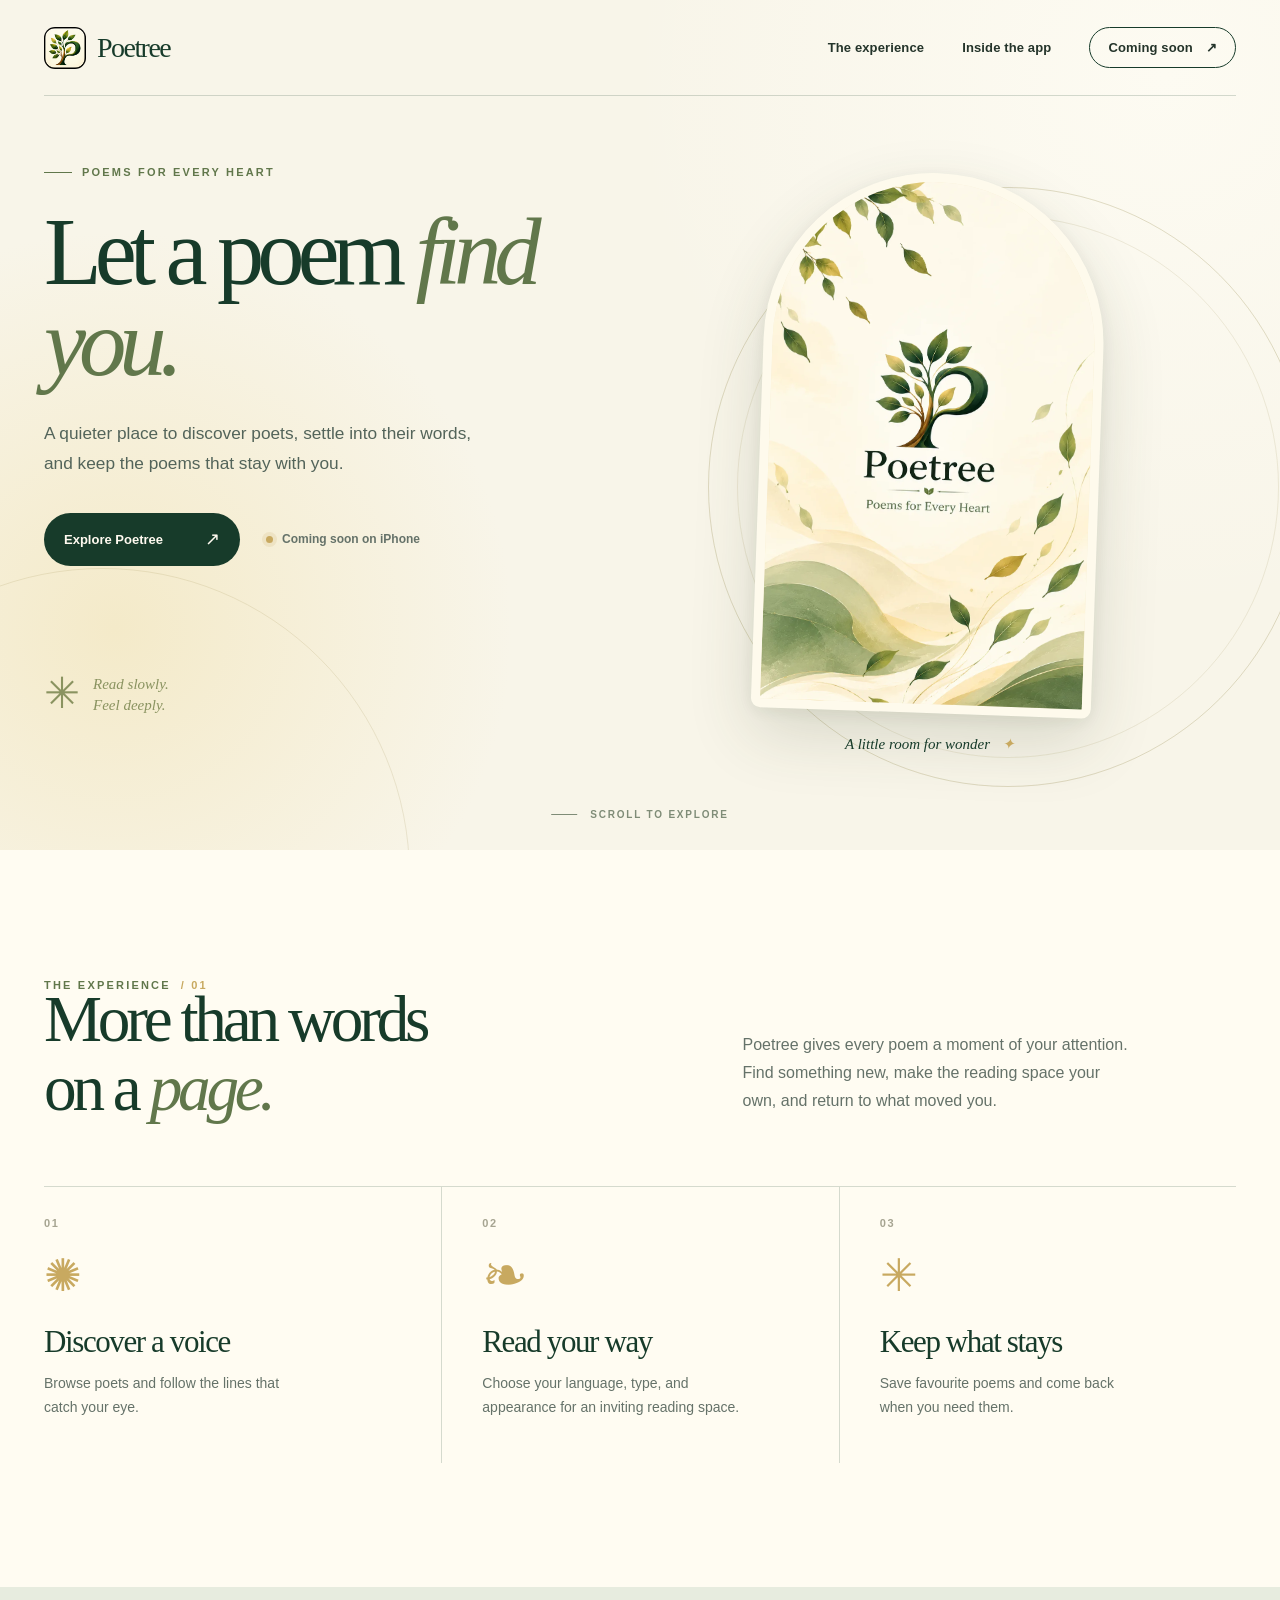
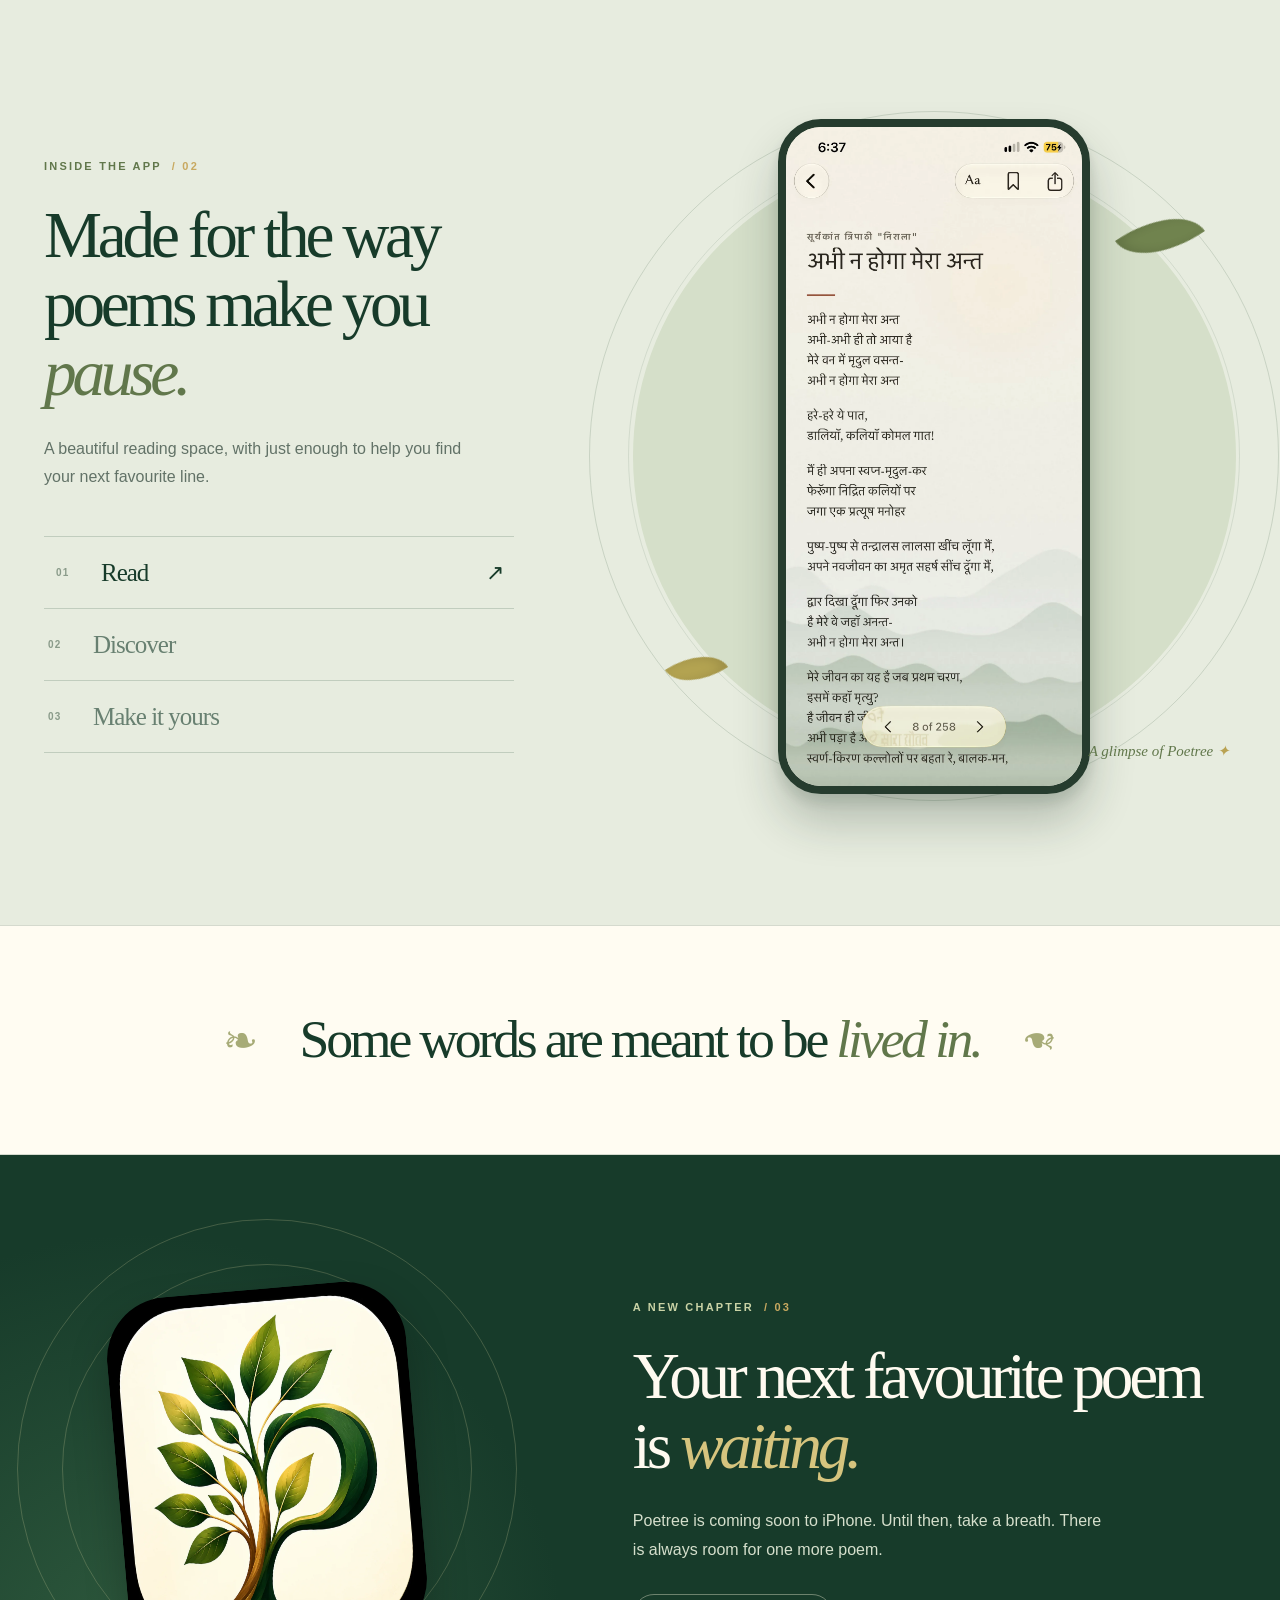
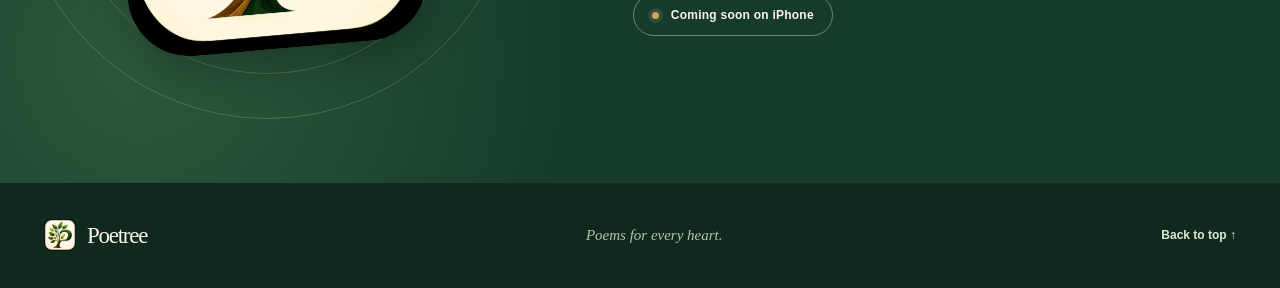
==== index.html @ fbb5d761 "Add Poetree static website" ====
<!doctype html>
<html lang="en">
  <head>
    <meta charset="utf-8">
    <meta name="viewport" content="width=device-width, initial-scale=1">
    <meta name="theme-color" content="#f8f5e9">
    <meta name="description" content="Poetree is a quiet home for poems. Discover poets, read in a space that feels like yours, and save the words you love.">
    <title>Poetree — Poems for Every Heart</title>
    <link rel="icon" type="image/png" href="assets/favicon.png">
    <link rel="preload" as="image" href="assets/poetree-art.webp">
    <link rel="stylesheet" href="styles.css">
    <script src="script.js" defer></script>
  </head>
  <body>
    <a class="skip-link" href="#main">Skip to content</a>

    <header class="site-header">
      <div class="shell header-inner">
        <a class="brand" href="#top" aria-label="Poetree, back to top">
          <img src="assets/poetree-icon.webp" width="42" height="42" alt="">
          <span>Poetree</span>
        </a>
        <nav class="site-nav" aria-label="Main navigation">
          <a href="#experience">The experience</a>
          <a href="#inside-the-app">Inside the app</a>
          <a class="nav-cta" href="#coming-soon">Coming soon <span aria-hidden="true">↗</span></a>
        </nav>
      </div>
    </header>

    <main id="main">
      <section class="hero" id="top" aria-labelledby="hero-title">
        <div class="shell hero-grid">
          <div class="hero-copy">
            <p class="eyebrow"><span class="eyebrow-line"></span> Poems for every heart</p>
            <h1 id="hero-title">Let a poem <em>find you.</em></h1>
            <p class="hero-description">A quieter place to discover poets, settle into their words, and keep the poems that stay with you.</p>
            <div class="hero-actions">
              <a class="button button-primary" href="#inside-the-app">Explore Poetree <span aria-hidden="true">↗</span></a>
              <span class="availability"><span class="availability-dot"></span> Coming soon on iPhone</span>
            </div>
            <div class="hero-note" aria-hidden="true"><span class="note-star">✳</span><span>Read slowly.<br>Feel deeply.</span></div>
          </div>
          <div class="hero-visual">
            <div class="hero-halo" aria-hidden="true"></div>
            <figure class="art-frame">
              <img src="assets/poetree-art.webp" width="941" height="1672" alt="Poetree botanical artwork, with a tree-shaped letter P among green and golden leaves">
            </figure>
            <span class="visual-caption">A little room for wonder <span aria-hidden="true">✦</span></span>
          </div>
        </div>
        <a class="scroll-cue" href="#experience" aria-label="Scroll to the Poetree experience"><span></span> Scroll to explore</a>
      </section>

      <section class="intro section-pad" id="experience" aria-labelledby="intro-title">
        <div class="shell">
          <div class="section-heading intro-heading" data-reveal>
            <p class="eyebrow">The experience <span class="eyebrow-number">/ 01</span></p>
            <h2 id="intro-title">More than words<br>on a <em>page.</em></h2>
            <p>Poetree gives every poem a moment of your attention. Find something new, make the reading space your own, and return to what moved you.</p>
          </div>
          <div class="feature-grid">
            <article class="feature" data-reveal>
              <span class="feature-number">01</span>
              <div class="feature-symbol" aria-hidden="true">✺</div>
              <h3>Discover a voice</h3>
              <p>Browse poets and follow the lines that catch your eye.</p>
            </article>
            <article class="feature" data-reveal>
              <span class="feature-number">02</span>
              <div class="feature-symbol feature-symbol-leaf" aria-hidden="true">❧</div>
              <h3>Read your way</h3>
              <p>Choose your language, type, and appearance for an inviting reading space.</p>
            </article>
            <article class="feature" data-reveal>
              <span class="feature-number">03</span>
              <div class="feature-symbol" aria-hidden="true">✳</div>
              <h3>Keep what stays</h3>
              <p>Save favourite poems and come back when you need them.</p>
            </article>
          </div>
        </div>
      </section>

      <section class="app-section section-pad" id="inside-the-app" aria-labelledby="app-title">
        <div class="shell app-grid">
          <div class="app-copy" data-reveal>
            <p class="eyebrow">Inside the app <span class="eyebrow-number">/ 02</span></p>
            <h2 id="app-title">Made for the way poems make you <em>pause.</em></h2>
            <p class="app-lede">A beautiful reading space, with just enough to help you find your next favourite line.</p>
            <div class="screen-tabs" role="tablist" aria-label="App screen previews">
              <button class="screen-tab is-active" type="button" role="tab" id="tab-read" aria-controls="panel-read" aria-selected="true" tabindex="0" data-screen="read">
                <span class="tab-index">01</span><span>Read</span><span class="tab-arrow" aria-hidden="true">↗</span>
              </button>
              <button class="screen-tab" type="button" role="tab" id="tab-discover" aria-controls="panel-discover" aria-selected="false" tabindex="-1" data-screen="discover">
                <span class="tab-index">02</span><span>Discover</span><span class="tab-arrow" aria-hidden="true">↗</span>
              </button>
              <button class="screen-tab" type="button" role="tab" id="tab-personalise" aria-controls="panel-personalise" aria-selected="false" tabindex="-1" data-screen="personalise">
                <span class="tab-index">03</span><span>Make it yours</span><span class="tab-arrow" aria-hidden="true">↗</span>
              </button>
            </div>
          </div>
          <div class="preview-stage" data-reveal>
            <div class="preview-orbit" aria-hidden="true"></div>
            <div class="preview-leaf preview-leaf-one" aria-hidden="true"></div>
            <div class="preview-leaf preview-leaf-two" aria-hidden="true"></div>
            <div class="phone" id="panel-read" role="tabpanel" aria-labelledby="tab-read">
              <img src="assets/reader-hindi.webp" width="1170" height="2532" alt="Poetree's warm, light poem reader showing a Hindi poem" loading="lazy">
            </div>
            <div class="phone" id="panel-discover" role="tabpanel" aria-labelledby="tab-discover" hidden>
              <img src="assets/poet-list-dark.webp" width="1170" height="2532" alt="Poetree's dark poet page listing poems by Emily Brontë" loading="lazy">
            </div>
            <div class="phone" id="panel-personalise" role="tabpanel" aria-labelledby="tab-personalise" hidden>
              <img src="assets/appearance-dark.webp" width="1170" height="2532" alt="Poetree appearance settings showing light and dark reading backgrounds" loading="lazy">
            </div>
            <span class="preview-caption">A glimpse of Poetree <span aria-hidden="true">✦</span></span>
          </div>
        </div>
      </section>

      <section class="quote-section" aria-label="A thought about poetry">
        <div class="shell quote-inner" data-reveal>
          <span class="quote-flourish" aria-hidden="true">❧</span>
          <p>Some words are meant to be <em>lived in.</em></p>
          <span class="quote-flourish" aria-hidden="true">❧</span>
        </div>
      </section>

      <section class="closing section-pad" id="coming-soon" aria-labelledby="closing-title">
        <div class="shell closing-grid">
          <div class="closing-mark" aria-hidden="true"><img src="assets/poetree-icon.webp" width="360" height="360" alt="" loading="lazy"></div>
          <div class="closing-copy" data-reveal>
            <p class="eyebrow">A new chapter <span class="eyebrow-number">/ 03</span></p>
            <h2 id="closing-title">Your next favourite poem is <em>waiting.</em></h2>
            <p>Poetree is coming soon to iPhone. Until then, take a breath. There is always room for one more poem.</p>
            <div class="coming-soon-badge"><span class="availability-dot"></span> Coming soon on iPhone</div>
          </div>
        </div>
      </section>
    </main>

    <footer class="site-footer">
      <div class="shell footer-inner">
        <a class="brand footer-brand" href="#top" aria-label="Poetree, back to top"><img src="assets/poetree-icon.webp" width="32" height="32" alt=""><span>Poetree</span></a>
        <p>Poems for every heart.</p>
        <a href="#top">Back to top ↑</a>
      </div>
    </footer>
  </body>
</html>
---- styles.css ----
:root {
  --cream: #f8f5e9;
  --paper: #fffcf2;
  --forest: #173b2a;
  --deep: #102b20;
  --leaf: #61774b;
  --olive: #8a9360;
  --gold: #c8a960;
  --ink: #24342a;
  --muted: #657269;
  --line: rgba(26, 63, 43, .18);
  --serif: Georgia, 'Times New Roman', serif;
  --sans: 'Avenir Next', Avenir, 'Helvetica Neue', sans-serif;
}

*, *::before, *::after { box-sizing: border-box; }
html { scroll-behavior: smooth; }
body { margin: 0; background: var(--cream); color: var(--ink); font-family: var(--sans); -webkit-font-smoothing: antialiased; }
body::selection { background: #d5dea9; color: var(--deep); }
img { display: block; max-width: 100%; }
a { color: inherit; }
button { font: inherit; }
[hidden] { display: none !important; }
:focus-visible { outline: 3px solid var(--gold); outline-offset: 4px; }
.shell { width: min(100% - 88px, 1280px); margin-inline: auto; }
.section-pad { padding-block: 124px; }
.skip-link { position: fixed; z-index: 100; top: 10px; left: 10px; padding: 12px 18px; background: var(--deep); color: white; transform: translateY(-160%); }
.skip-link:focus { transform: translateY(0); }

.site-header { position: absolute; z-index: 10; top: 0; left: 0; right: 0; }
.header-inner { display: flex; align-items: center; justify-content: space-between; min-height: 96px; border-bottom: 1px solid var(--line); }
.brand { display: inline-flex; align-items: center; gap: 11px; text-decoration: none; font-family: var(--serif); font-size: 28px; line-height: 1; letter-spacing: -.055em; color: var(--forest); }
.brand img { border-radius: 11px; }
.site-nav { display: flex; align-items: center; gap: 38px; }
.site-nav a { text-decoration: none; font-size: 13px; font-weight: 600; letter-spacing: .01em; transition: color .2s ease; }
.site-nav a:hover { color: var(--leaf); }
.site-nav .nav-cta { display: inline-flex; align-items: center; gap: 13px; border: 1px solid var(--forest); border-radius: 100px; padding: 12px 18px; }
.site-nav .nav-cta:hover { color: var(--cream); background: var(--forest); }

.hero { position: relative; overflow: hidden; min-height: min(850px, 100svh); padding-top: 96px; background: radial-gradient(circle at 9% 74%, #f4eac9 0, transparent 30%), radial-gradient(circle at 91% 9%, #fdfbf2 0, transparent 38%), var(--cream); }
.hero::before { content: ''; position: absolute; left: -16vw; bottom: -26vw; width: 48vw; aspect-ratio: 1; border-radius: 50%; border: 1px solid rgba(162, 147, 86, .18); pointer-events: none; }
.hero-grid { display: grid; grid-template-columns: minmax(0, .93fr) minmax(0, 1.07fr); align-items: center; gap: 4%; min-height: 700px; }
.hero-copy { position: relative; z-index: 2; padding-block: 70px 115px; animation: rise-in .8s both; }
.eyebrow { display: flex; align-items: center; gap: 10px; margin: 0 0 28px; color: var(--leaf); font-size: 11px; font-weight: 700; line-height: 1.2; letter-spacing: .2em; text-transform: uppercase; }
.eyebrow-line { width: 28px; height: 1px; background: var(--leaf); }
.eyebrow-number { color: var(--gold); }
h1, h2, h3, p { margin-top: 0; }
h1, h2, h3 { font-family: var(--serif); font-weight: 400; }
h1 { max-width: 650px; margin-bottom: 29px; color: var(--forest); font-size: clamp(76px, 7.4vw, 118px); line-height: .96; letter-spacing: -.075em; }
h1 em, h2 em, .quote-inner em { color: var(--leaf); font-weight: 400; }
.hero-description { max-width: 450px; margin-bottom: 34px; color: #53645a; font-size: clamp(16px, 1.35vw, 18px); line-height: 1.75; }
.hero-actions { display: flex; align-items: center; gap: 26px; flex-wrap: wrap; }
.button { display: inline-flex; align-items: center; justify-content: space-between; gap: 42px; min-height: 53px; padding: 0 20px; border-radius: 100px; text-decoration: none; font-size: 13px; font-weight: 700; transition: background .25s ease, transform .25s ease, box-shadow .25s ease; }
.button:hover { transform: translateY(-3px); box-shadow: 0 12px 24px rgba(23, 59, 42, .14); }
.button-primary { background: var(--forest); color: #fffaf0; }
.button-primary:hover { background: #2d5436; }
.button span { font-size: 18px; font-weight: 400; }
.availability { display: inline-flex; align-items: center; gap: 9px; color: var(--muted); font-size: 12px; font-weight: 600; }
.availability-dot { width: 7px; height: 7px; flex: none; border-radius: 50%; background: var(--gold); box-shadow: 0 0 0 4px rgba(200, 169, 96, .16); }
.hero-note { display: flex; align-items: center; gap: 13px; margin-top: 108px; color: var(--olive); font-family: var(--serif); font-size: 15px; font-style: italic; line-height: 1.4; }
.note-star { font-size: 43px; line-height: .8; font-style: normal; font-weight: 400; }
.hero-visual { position: relative; display: flex; flex-direction: column; align-items: center; justify-content: center; min-height: 700px; animation: rise-in 1s .16s both; }
.hero-halo { position: absolute; width: 600px; height: 600px; max-width: 105%; border: 1px solid rgba(151, 142, 79, .28); border-radius: 50%; transform: translate(13%, 4%); }
.hero-halo::after { content: ''; position: absolute; inset: 28px; border: 1px solid rgba(151, 142, 79, .15); border-radius: 50%; }
.art-frame { position: relative; flex: none; width: min(340px, 80%); aspect-ratio: 17 / 27; margin: 0; overflow: hidden; border: 9px solid rgba(255, 253, 241, .84); border-radius: 235px 235px 13px 13px; background: #f8efd5; box-shadow: 0 25px 65px rgba(55, 67, 36, .16), 0 4px 18px rgba(55, 67, 36, .07); transform: rotate(2deg); }
.art-frame img { width: 100%; height: auto; transition: transform .8s ease; }
.art-frame:hover img { transform: scale(1.045); }
.visual-caption { position: relative; margin-top: 22px; color: var(--forest); font-family: var(--serif); font-size: 15px; font-style: italic; }
.visual-caption span { margin-left: 8px; color: var(--gold); }
.scroll-cue { position: absolute; bottom: 30px; left: 50%; display: flex; align-items: center; gap: 13px; transform: translateX(-50%); color: #7f8c77; text-decoration: none; text-transform: uppercase; letter-spacing: .18em; font-size: 10px; font-weight: 700; white-space: nowrap; }
.scroll-cue span { width: 26px; height: 1px; background: currentColor; }

.intro { background: var(--paper); }
.intro-heading { display: grid; grid-template-columns: 1.1fr .9fr; gap: 8%; align-items: end; margin-bottom: 74px; }
.intro-heading .eyebrow { grid-column: 1 / -1; margin-bottom: -18px; }
.section-heading h2, .app-copy h2, .closing h2 { margin-bottom: 0; color: var(--forest); font-size: clamp(50px, 5.1vw, 78px); line-height: 1.06; letter-spacing: -.065em; }
.intro-heading > p:last-child { max-width: 390px; margin-bottom: 8px; color: var(--muted); font-size: 16px; line-height: 1.75; }
.feature-grid { display: grid; grid-template-columns: repeat(3, 1fr); border-top: 1px solid var(--line); }
.feature { position: relative; min-height: 276px; padding: 26px 40px 5px 0; }
.feature + .feature { border-left: 1px solid var(--line); padding-left: 40px; }
.feature-number { color: #a6a491; font-size: 11px; font-weight: 700; letter-spacing: .15em; }
.feature-symbol { display: block; height: 70px; margin-top: 23px; color: var(--gold); font-family: var(--serif); font-size: 45px; line-height: 1; }
.feature-symbol-leaf { font-size: 55px; line-height: .8; }
.feature h3 { margin-bottom: 12px; color: var(--forest); font-size: 31px; letter-spacing: -.045em; }
.feature p { max-width: 270px; margin-bottom: 0; color: var(--muted); font-size: 14px; line-height: 1.7; }

.app-section { overflow: hidden; background: #e7ecdf; }
.app-grid { display: grid; grid-template-columns: minmax(0, .9fr) minmax(0, 1.1fr); align-items: center; gap: 8%; }
.app-copy { padding-block: 40px; }
.app-copy h2 { max-width: 600px; }
.app-lede { max-width: 440px; margin: 27px 0 45px; color: #627267; font-size: 16px; line-height: 1.75; }
.screen-tabs { max-width: 470px; border-top: 1px solid var(--line); }
.screen-tab { display: grid; grid-template-columns: 45px 1fr 24px; align-items: center; width: 100%; min-height: 72px; padding: 0 4px; border: 0; border-bottom: 1px solid var(--line); background: transparent; color: #688071; text-align: left; cursor: pointer; transition: color .25s ease, padding .25s ease; }
.screen-tab:hover, .screen-tab.is-active { color: var(--forest); padding-left: 12px; }
.screen-tab > span:nth-child(2) { font-family: var(--serif); font-size: 25px; letter-spacing: -.04em; }
.tab-index { align-self: center; color: #8a9b8a; font-size: 10px; font-weight: 700; letter-spacing: .12em; }
.tab-arrow { font-size: 22px; font-weight: 300; opacity: 0; transform: translate(-4px, 4px); transition: opacity .25s ease, transform .25s ease; }
.screen-tab:hover .tab-arrow, .screen-tab.is-active .tab-arrow { opacity: 1; transform: translate(0, 0); }
.preview-stage { position: relative; display: grid; place-items: center; min-height: 690px; }
.preview-stage::before { content: ''; position: absolute; width: 610px; max-width: 100%; aspect-ratio: 1; border-radius: 50%; background: #d5dfc9; }
.preview-orbit { position: absolute; width: 690px; max-width: 120%; aspect-ratio: 1; border: 1px solid rgba(63, 94, 66, .18); border-radius: 50%; }
.preview-orbit::before { content: ''; position: absolute; inset: 38px; border: 1px solid rgba(63, 94, 66, .12); border-radius: 50%; }
.phone { position: relative; z-index: 1; width: min(312px, 62%); aspect-ratio: 1170 / 2532; overflow: hidden; border: 8px solid #263c2e; border-radius: 43px; background: #f4f0e4; box-shadow: 0 28px 45px rgba(24, 48, 35, .24), 0 8px 14px rgba(24, 48, 35, .12); animation: phone-in .42s ease both; }
.phone img { width: 100%; height: 100%; object-fit: cover; }
.preview-leaf { position: absolute; z-index: 2; width: 80px; height: 42px; border-radius: 0 100% 0 100%; background: #70834e; box-shadow: inset 6px 2px 10px rgba(0, 0, 0, .11); }
.preview-leaf-one { top: 15%; right: 6%; transform: rotate(-34deg); }
.preview-leaf-two { bottom: 17%; left: 6%; width: 55px; height: 31px; background: #b3a351; transform: rotate(148deg); }
.preview-caption { position: absolute; z-index: 2; right: 1%; bottom: 6%; color: var(--leaf); font-family: var(--serif); font-size: 15px; font-style: italic; }
.preview-caption span { color: #b9a252; }

.quote-section { padding-block: 82px; background: var(--paper); border-block: 1px solid var(--line); }
.quote-inner { display: flex; align-items: center; justify-content: center; gap: 42px; text-align: center; }
.quote-inner p { margin: 0; color: var(--forest); font-family: var(--serif); font-size: clamp(34px, 4.2vw, 61px); line-height: 1.18; letter-spacing: -.06em; }
.quote-flourish { color: #a7ab77; font-family: var(--serif); font-size: 42px; }
.quote-flourish:last-child { transform: rotate(180deg); }

.closing { overflow: hidden; background: radial-gradient(circle at 11% 80%, #2e593d, transparent 34%), var(--forest); color: #f7f5e9; }
.closing-grid { display: grid; grid-template-columns: .85fr 1.15fr; align-items: center; gap: 12%; }
.closing-mark { position: relative; display: grid; place-items: center; min-height: 380px; }
.closing-mark::before, .closing-mark::after { content: ''; position: absolute; width: 410px; max-width: 110%; aspect-ratio: 1; border: 1px solid rgba(226, 218, 164, .22); border-radius: 50%; }
.closing-mark::after { width: 500px; max-width: 128%; }
.closing-mark img { position: relative; z-index: 1; width: 300px; max-width: 72%; border-radius: 62px; box-shadow: 0 18px 40px rgba(0, 0, 0, .24); transform: rotate(-5deg); }
.closing .eyebrow { color: #cad3a6; }
.closing h2 { max-width: 680px; color: #fffaf0; }
.closing h2 em { color: #d6c47e; }
.closing-copy > p:not(.eyebrow) { max-width: 470px; margin: 26px 0 30px; color: #d5dfcc; font-size: 16px; line-height: 1.8; }
.coming-soon-badge { display: inline-flex; align-items: center; gap: 12px; padding: 13px 18px; border: 1px solid rgba(250, 247, 222, .38); border-radius: 100px; color: #f7f5e9; font-size: 12px; font-weight: 700; letter-spacing: .02em; }
.site-footer { background: #10291e; color: #dde8d4; }
.footer-inner { display: flex; align-items: center; justify-content: space-between; min-height: 105px; gap: 20px; }
.footer-brand { color: #f9f5e8; font-size: 23px; }
.footer-brand img { border-radius: 8px; }
.footer-inner p { margin: 0; font-family: var(--serif); font-size: 15px; font-style: italic; color: #b7c5a8; }
.footer-inner > a:last-child { text-decoration: none; font-size: 12px; font-weight: 600; }
.footer-inner > a:last-child:hover { color: white; }

@keyframes rise-in { from { opacity: 0; transform: translateY(24px); } to { opacity: 1; transform: translateY(0); } }
@keyframes phone-in { from { opacity: .5; transform: translateY(10px) scale(.98); } to { opacity: 1; transform: translateY(0) scale(1); } }
@media (prefers-reduced-motion: no-preference) {
  .reveal-ready [data-reveal] { opacity: 0; transform: translateY(25px); transition: opacity .7s ease, transform .7s ease; }
  .reveal-ready [data-reveal].is-visible { opacity: 1; transform: translateY(0); }
}
@media (max-width: 1050px) {
  .shell { width: min(100% - 56px, 1280px); }
  .hero-grid { gap: 0; }
  h1 { font-size: clamp(65px, 8vw, 100px); }
  .art-frame { width: min(304px, 80%); }
  .hero-visual { min-height: 620px; }
  .preview-stage { min-height: 610px; }
  .phone { width: min(285px, 65%); }
}
@media (max-width: 720px) {
  .shell { width: min(100% - 40px, 1280px); }
  .section-pad { padding-block: 80px; }
  .header-inner { min-height: 74px; }
  .brand { font-size: 24px; }
  .brand img { width: 36px; height: 36px; }
  .site-nav { gap: 0; }
  .site-nav a:not(.nav-cta) { display: none; }
  .site-nav .nav-cta { padding: 10px 14px; font-size: 11px; }
  .hero { min-height: auto; padding-top: 74px; }
  .hero-grid { display: flex; flex-direction: column; align-items: stretch; min-height: auto; }
  .hero-copy { padding: 77px 0 28px; }
  .eyebrow { margin-bottom: 24px; font-size: 10px; }
  h1 { max-width: 490px; margin-bottom: 24px; font-size: clamp(60px, 15vw, 89px); }
  .hero-description { max-width: 450px; font-size: 16px; }
  .hero-actions { gap: 18px; }
  .hero-note { display: none; }
  .hero-visual { min-height: 520px; margin-bottom: 55px; }
  .hero-halo { width: 450px; height: 450px; transform: translate(8%, 3%); }
  .art-frame { width: min(300px, 77%); }
  .visual-caption { font-size: 14px; }
  .scroll-cue { bottom: 16px; }
  .intro-heading { display: block; margin-bottom: 48px; }
  .intro-heading .eyebrow { margin-bottom: 24px; }
  .section-heading h2, .app-copy h2, .closing h2 { font-size: clamp(46px, 11vw, 68px); }
  .intro-heading > p:last-child { margin: 23px 0 0; }
  .feature-grid { display: block; }
  .feature, .feature + .feature { min-height: 0; padding: 23px 0 26px; border-left: 0; border-bottom: 1px solid var(--line); }
  .feature-symbol { float: right; height: auto; margin: -4px 10px 0 0; }
  .feature h3 { margin-top: 14px; }
  .app-grid { display: flex; flex-direction: column; align-items: stretch; gap: 12px; }
  .app-copy { padding: 0; }
  .app-lede { margin-bottom: 28px; }
  .screen-tab { min-height: 65px; }
  .preview-stage { min-height: 620px; }
  .preview-stage::before { width: 520px; }
  .preview-orbit { width: 580px; }
  .phone { width: min(290px, 65%); }
  .preview-caption { bottom: 1%; }
  .quote-section { padding-block: 62px; }
  .quote-inner { gap: 12px; }
  .quote-flourish { font-size: 28px; }
  .closing-grid { display: flex; flex-direction: column; align-items: stretch; gap: 45px; }
  .closing-mark { order: 2; min-height: 270px; }
  .closing-mark img { width: 220px; border-radius: 46px; }
  .closing-mark::before { width: 320px; }
  .closing-mark::after { width: 390px; }
  .footer-inner { min-height: 115px; flex-wrap: wrap; padding-block: 20px; }
  .footer-inner p { order: 3; flex-basis: 100%; }
}
@media (max-width: 390px) {
  .shell { width: min(100% - 32px, 1280px); }
  h1 { font-size: 58px; }
  .hero-visual { min-height: 465px; }
  .preview-stage { min-height: 550px; }
}
@media (prefers-reduced-motion: reduce) {
  html { scroll-behavior: auto; }
  *, *::before, *::after { animation-duration: .01ms !important; animation-iteration-count: 1 !important; transition-duration: .01ms !important; }
}
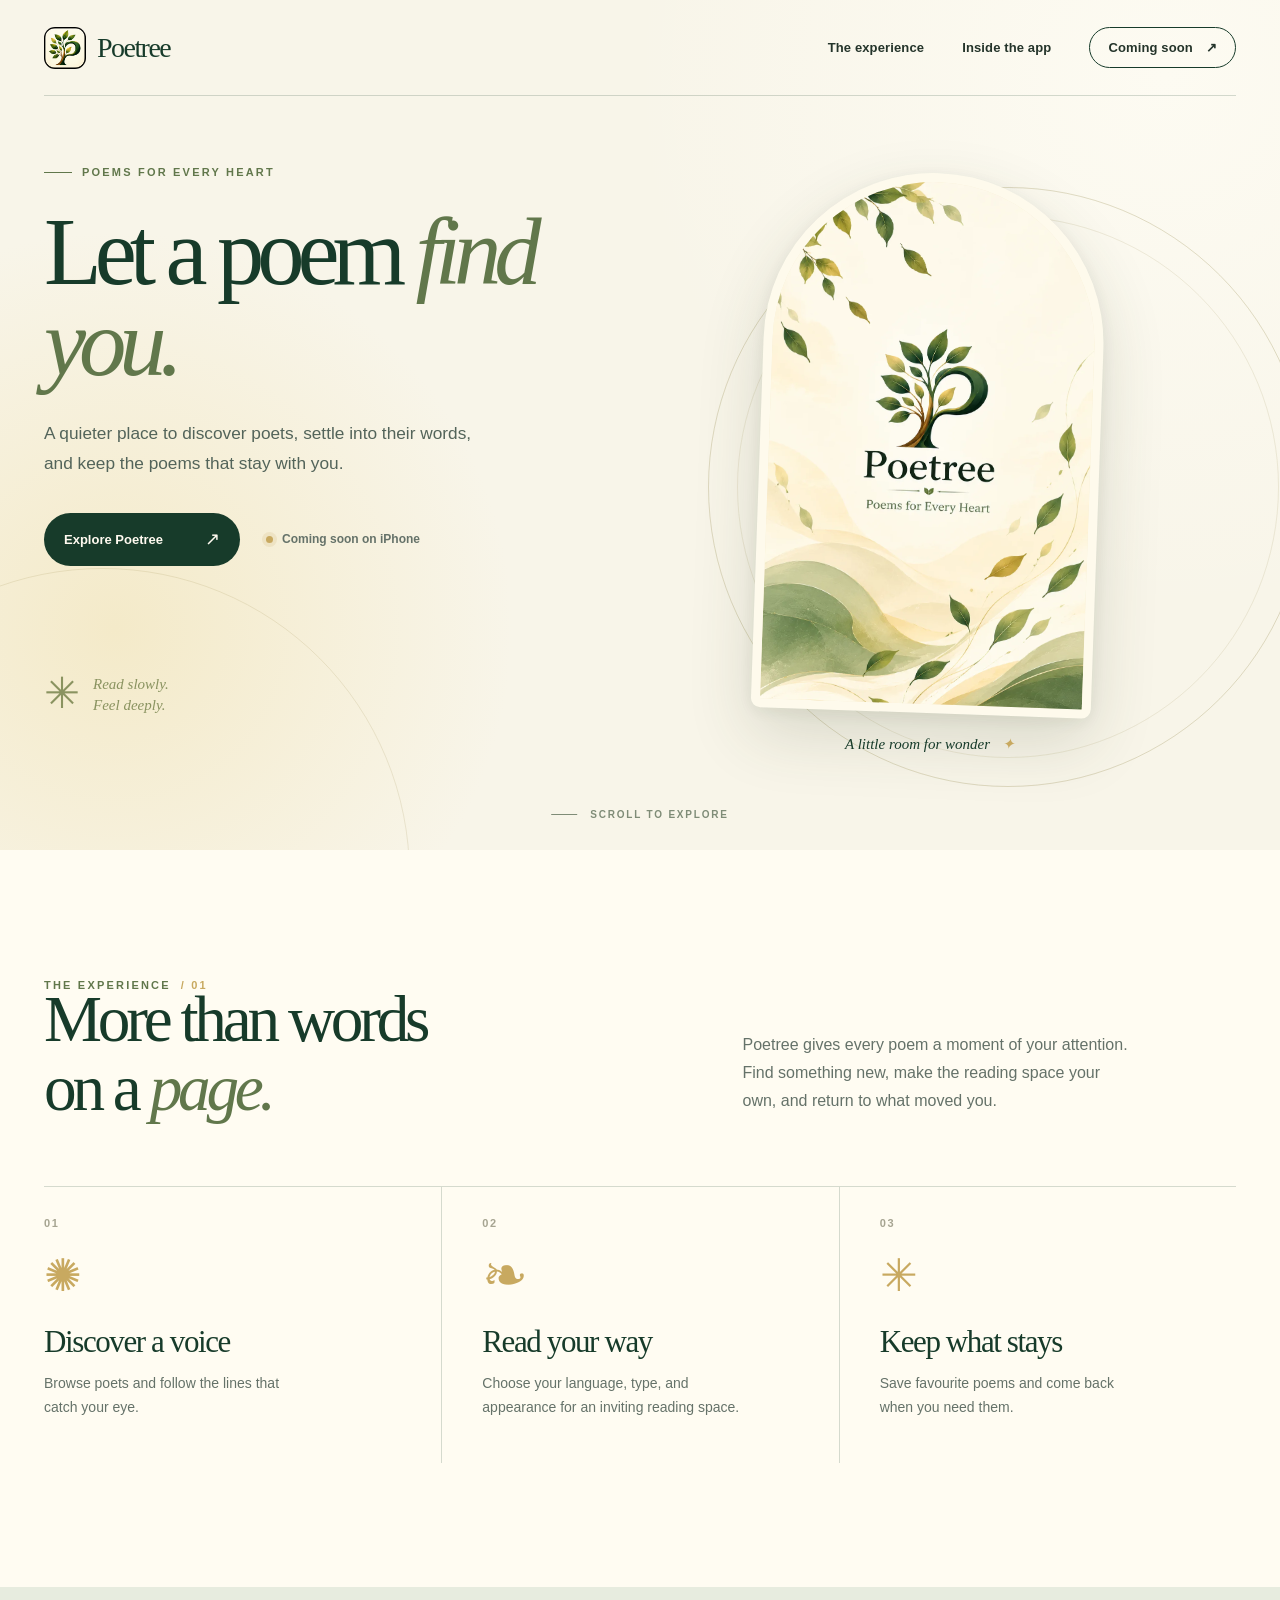
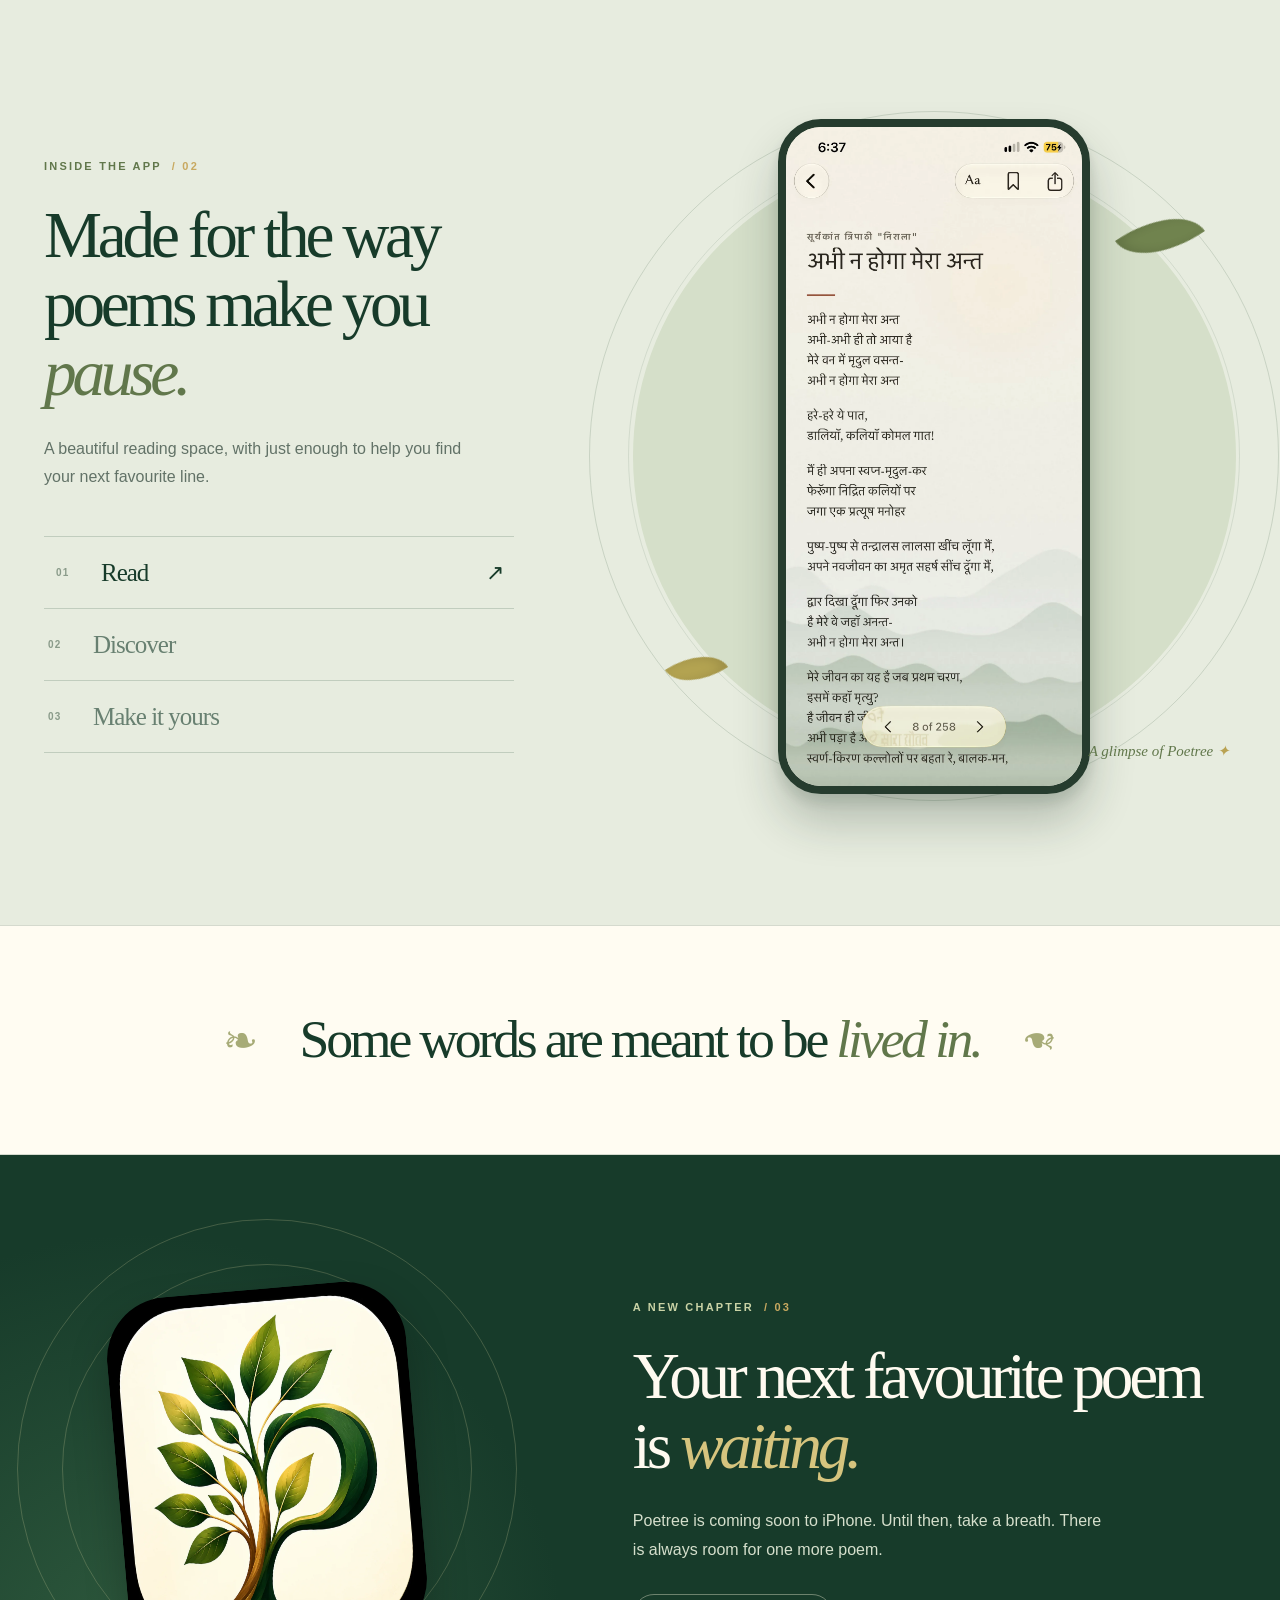
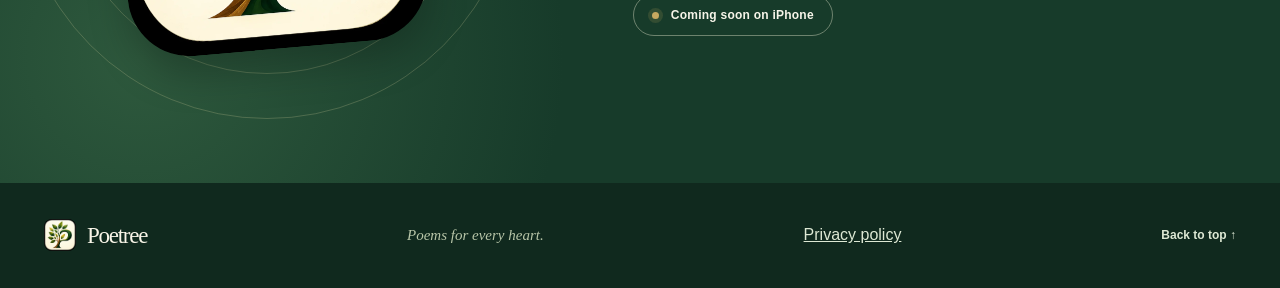
==== commit 159498e4: "Link privacy policy from Poetree homepage" ====
--- a/index.html
+++ b/index.html
@@ -143,6 +143,7 @@
       <div class="shell footer-inner">
         <a class="brand footer-brand" href="#top" aria-label="Poetree, back to top"><img src="assets/poetree-icon.webp" width="32" height="32" alt=""><span>Poetree</span></a>
         <p>Poems for every heart.</p>
+        <a href="privacy-policy/">Privacy policy</a>
         <a href="#top">Back to top ↑</a>
       </div>
     </footer>
